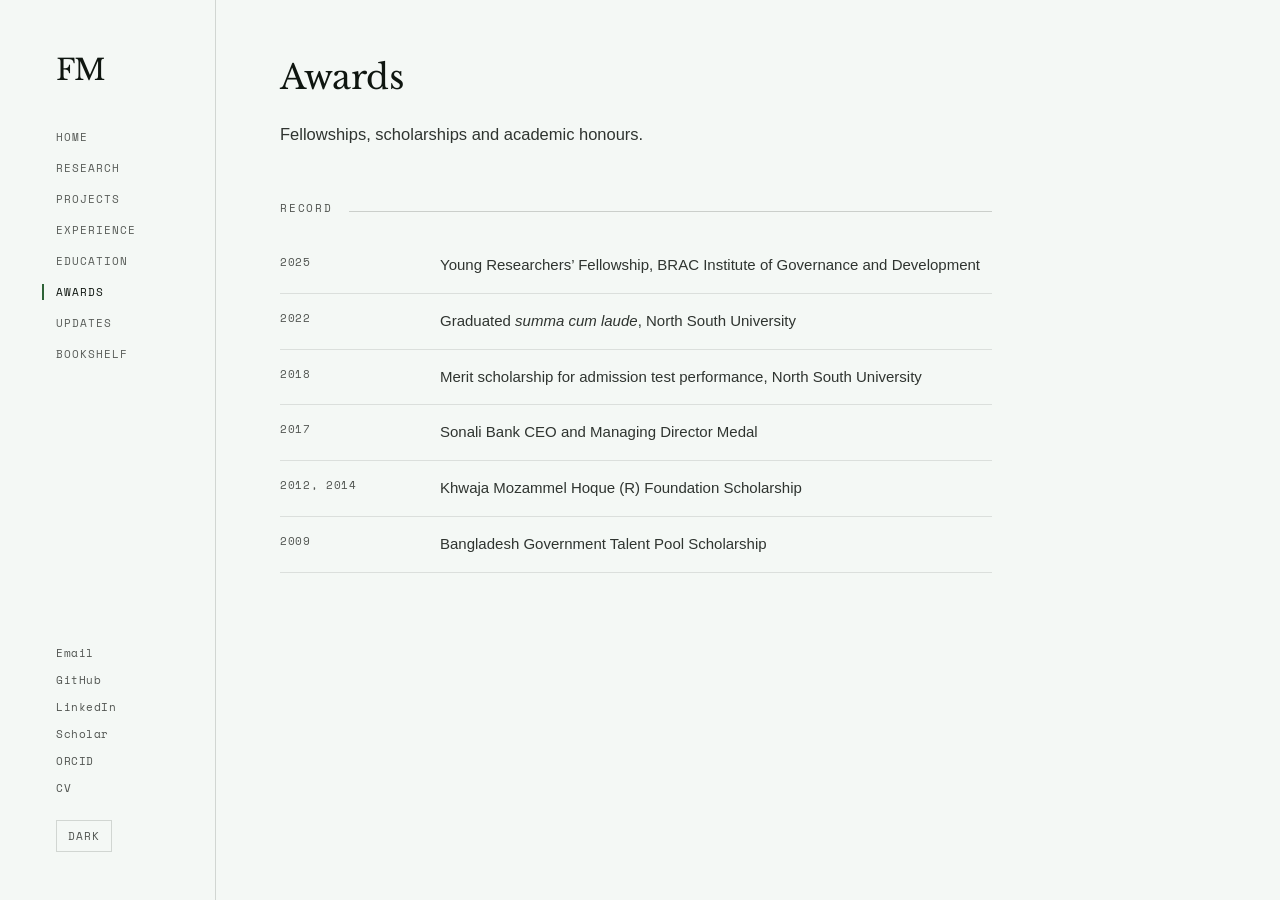
==== awards.html @ ed52dcad "Personal site" ====
<!DOCTYPE html>
<html lang="en">
<head>
<meta charset="utf-8">
<meta name="viewport" content="width=device-width, initial-scale=1">
<title>Awards &middot; Md Farabi Mahbub</title>
<meta name="description" content="Fellowships, scholarships and academic honours, including the Young Researchers' Fellowship at BIGD and graduating summa cum laude from North South University.">
<link rel="icon" href="assets/favicon.svg" type="image/svg+xml">
<link rel="preconnect" href="https://fonts.googleapis.com">
<link rel="preconnect" href="https://fonts.gstatic.com" crossorigin>
<link href="https://fonts.googleapis.com/css2?family=Libre+Baskerville:ital,wght@0,400;0,700;1,400&family=Space+Mono:wght@400&display=swap" rel="stylesheet">
<link rel="stylesheet" href="assets/style.css?v=5">
<link rel="canonical" href="https://farabimahbub.github.io/awards.html">
<meta property="og:url" content="https://farabimahbub.github.io/awards.html">
<meta property="og:type" content="website">
<meta property="og:title" content="Awards &middot; Md Farabi Mahbub">
<script>try{if(localStorage.getItem('fm-theme')==='dark')document.documentElement.setAttribute('data-theme','dark')}catch(e){}</script>
<script src="assets/main.js" defer></script>
</head>
<body>
<a class="skip" href="#main">Skip to content</a>
<div class="layout">

  <aside class="sidebar">
    <a class="brand" href="index.html">FM</a>
    <nav class="nav" aria-label="Sections">
      <a href="index.html">Home</a>
      <a href="research.html">Research</a>
      <a href="projects.html">Projects</a>
      <a href="experience.html">Experience</a>
      <a href="education.html">Education</a>
      <a href="awards.html" aria-current="page">Awards</a>
      <a href="updates.html">Updates</a>
      <a href="bookshelf.html">Bookshelf</a>
    </nav>
    <div class="social">
      <a href="mailto:farabimahbub@gmail.com">Email</a>
      <a href="https://github.com/farabimahbub" target="_blank" rel="noopener">GitHub</a>
      <a href="https://www.linkedin.com/in/farabimahbub" target="_blank" rel="noopener">LinkedIn</a>
      <a href="https://scholar.google.com/citations?user=rqI1NVMAAAAJ" target="_blank" rel="noopener">Scholar</a>
      <a href="https://orcid.org/0009-0001-5805-5018" target="_blank" rel="noopener">ORCID</a>
      <a href="assets/cv.pdf">CV</a>
    </div>
    <button class="theme-toggle" id="theme-toggle" type="button">Dark</button>
  </aside>

  <main class="main" id="main">

    <h1 class="page-title">Awards</h1>
    <p class="lede">Fellowships, scholarships and academic honours.</p>

    <div class="section"><h2>Record</h2></div>
    <div class="list">
      <div class="line"><span class="meta">2025</span><span>Young Researchers&rsquo; Fellowship, BRAC Institute of Governance and Development</span></div>
      <div class="line"><span class="meta">2022</span><span>Graduated <em>summa cum laude</em>, North South University</span></div>
      <div class="line"><span class="meta">2018</span><span>Merit scholarship for admission test performance, North South University</span></div>
      <div class="line"><span class="meta">2017</span><span>Sonali Bank CEO and Managing Director Medal</span></div>
      <div class="line"><span class="meta">2012, 2014</span><span>Khwaja Mozammel Hoque (R) Foundation Scholarship</span></div>
      <div class="line"><span class="meta">2009</span><span>Bangladesh Government Talent Pool Scholarship</span></div>
    </div>

  </main>
</div>
</body>
</html>
---- assets/style.css ----
/* ---- tokens ---------------------------------------------------------- */

:root {
  --bg:     oklch(0.976 0.006 150);
  --fg:     oklch(0.25 0.012 150);
  --strong: oklch(0.19 0.014 150);
  --body:   oklch(0.32 0.01 150);
  --dim:    oklch(0.4 0.009 150);
  --mut:    oklch(0.47 0.008 150);
  --label:  oklch(0.44 0.008 150);
  --rule:   oklch(0.9 0.006 150);
  --rule2:  oklch(0.85 0.007 150);
  --edge:   oklch(0.87 0.007 150);
  --hover:  oklch(0.955 0.008 150);
  --acc:    oklch(0.45 0.09 148);
  --acc-h:  oklch(0.34 0.08 148);

  --serif: 'Libre Baskerville', Georgia, serif;
  --mono:  'Space Mono', ui-monospace, SFMono-Regular, Menlo, monospace;
  --sans:  -apple-system, BlinkMacSystemFont, 'Helvetica Neue', Helvetica, Arial, sans-serif;
}

:root[data-theme="dark"] {
  --bg:     oklch(0.155 0 0);
  --fg:     oklch(0.9 0 0);
  --strong: oklch(0.97 0 0);
  --body:   oklch(0.85 0 0);
  --dim:    oklch(0.76 0 0);
  --mut:    oklch(0.66 0 0);
  --label:  oklch(0.64 0 0);
  --rule:   oklch(0.24 0 0);
  --rule2:  oklch(0.28 0 0);
  --edge:   oklch(0.26 0 0);
  --hover:  oklch(0.19 0 0);
  --acc:    oklch(0.79 0.085 78);
  --acc-h:  oklch(0.87 0.065 80);
}

/* ---- base ------------------------------------------------------------ */

* { box-sizing: border-box; }

/* class-based display rules below would otherwise beat the UA hidden rule */
[hidden] { display: none !important; }

html { scroll-behavior: smooth; }

body {
  margin: 0;
  background: var(--bg);
  color: var(--fg);
  font-family: var(--sans);
  -webkit-font-smoothing: antialiased;
}

a { color: var(--acc); text-decoration: none; }
a:hover { color: var(--acc-h); }

:focus-visible { outline: 2px solid var(--acc); outline-offset: 3px; }

.skip {
  position: absolute;
  left: -9999px;
  top: 0;
  background: var(--bg);
  color: var(--strong);
  font-family: var(--mono);
  font-size: 11px;
  letter-spacing: 0.09em;
  text-transform: uppercase;
  padding: 10px 14px;
  border: 1px solid var(--acc);
  z-index: 10;
}
.skip:focus { left: 8px; top: 8px; }

/* ---- layout ---------------------------------------------------------- */

.layout {
  min-height: 100vh;
  display: grid;
  grid-template-columns: 216px minmax(0, 1fr);
}

.sidebar {
  border-right: 1px solid var(--edge);
  padding: 56px 0 48px 56px;
  position: sticky;
  top: 0;
  align-self: start;
  min-height: 100vh;
  display: flex;
  flex-direction: column;
}

.main {
  padding: 56px 64px 96px;
  max-width: 840px;
}
.main--narrow { max-width: 720px; }

/* ---- sidebar --------------------------------------------------------- */

.brand {
  font-family: var(--serif);
  font-size: 29px;
  line-height: 1;
  letter-spacing: -0.02em;
  color: var(--strong);
  margin-bottom: 44px;
  align-self: flex-start;
}
.brand:hover { color: var(--acc); }

.nav {
  display: flex;
  flex-direction: column;
  gap: 15px;
  font-family: var(--mono);
  font-size: 11px;
  letter-spacing: 0.09em;
  text-transform: uppercase;
}
.nav a {
  color: var(--mut);
  border-left: 2px solid transparent;
  padding-left: 12px;
  margin-left: -14px;
}
.nav a:hover { color: var(--strong); }
.nav a[aria-current="page"] {
  color: var(--strong);
  border-left-color: var(--acc);
}

.social {
  margin-top: auto;
  padding-top: 40px;
  display: flex;
  flex-direction: column;
  gap: 11px;
  font-family: var(--mono);
  font-size: 11px;
  letter-spacing: 0.05em;
}
.social a { color: var(--label); }
.social a:hover { color: var(--acc); }

.theme-toggle {
  margin-top: 24px;
  align-self: flex-start;
  background: none;
  border: 1px solid var(--edge);
  color: var(--label);
  font-family: var(--mono);
  font-size: 11px;
  letter-spacing: 0.09em;
  text-transform: uppercase;
  padding: 7px 11px;
  cursor: pointer;
}
.theme-toggle:hover { color: var(--acc); border-color: var(--acc); }

/* ---- page furniture -------------------------------------------------- */

.page-title {
  font-family: var(--serif);
  font-weight: 400;
  font-size: 34px;
  line-height: 1.24;
  letter-spacing: -0.012em;
  margin: 0 0 22px;
  color: var(--strong);
}

.lede {
  font-size: 16.5px;
  line-height: 1.7;
  margin: 0 0 15px;
  max-width: 56ch;
  color: var(--body);
  text-wrap: pretty;
}
.lede--mut { color: var(--mut); margin-bottom: 0; }

.section {
  display: flex;
  align-items: baseline;
  gap: 16px;
  margin: 60px 0 22px;
}
.section:first-of-type { margin-top: 52px; }
.section h2 {
  font-family: var(--mono);
  font-weight: 400;
  font-size: 11px;
  letter-spacing: 0.16em;
  text-transform: uppercase;
  color: var(--label);
  margin: 0;
}
.section::after {
  content: "";
  flex: 1;
  height: 1px;
  background: var(--rule2);
}
.section .count {
  font-family: var(--mono);
  font-size: 11px;
  letter-spacing: 0.06em;
  color: var(--label);
  order: 3;
}

.list { display: flex; flex-direction: column; }

/* ---- entry rows ------------------------------------------------------ */

.row {
  display: grid;
  grid-template-columns: 132px minmax(0, 1fr);
  gap: 28px;
  padding: 20px 0;
  border-bottom: 1px solid var(--rule);
}

.meta {
  font-family: var(--mono);
  font-size: 11px;
  line-height: 1.75;
  letter-spacing: 0.06em;
  color: var(--label);
  display: flex;
  flex-direction: column;
}

.row-head {
  display: flex;
  justify-content: space-between;
  gap: 22px;
  align-items: baseline;
  margin-bottom: 10px;
}

.row-title {
  font-family: var(--serif);
  font-weight: 400;
  font-size: 19px;
  line-height: 1.4;
  margin: 0;
  color: var(--strong);
}

.row p {
  font-size: 15px;
  line-height: 1.75;
  margin: 0;
  max-width: 62ch;
  color: var(--dim);
  text-wrap: pretty;
}

/* institution line, sits between the entry title and its description */
.row p.row-org {
  font-size: 15px;
  line-height: 1.6;
  margin: 0 0 7px;
  color: var(--body);
}

/* expandable abstract on publication entries */
.abstract { margin: 13px 0 0; }
.abstract summary {
  font-family: var(--mono);
  font-size: 11px;
  letter-spacing: 0.09em;
  text-transform: uppercase;
  color: var(--acc);
  cursor: pointer;
  list-style: none;
  display: inline-flex;
  align-items: center;
  gap: 8px;
}
.abstract summary::-webkit-details-marker { display: none; }
.abstract summary:hover { color: var(--acc-h); }
.abstract summary::before {
  content: "";
  width: 0;
  height: 0;
  border-left: 4px solid currentColor;
  border-top: 3.5px solid transparent;
  border-bottom: 3.5px solid transparent;
  transition: transform 0.15s ease;
}
.abstract[open] summary::before { transform: rotate(90deg); }
.row .abstract p {
  font-size: 14.5px;
  line-height: 1.75;
  margin: 11px 0 0;
  max-width: 60ch;
  color: var(--dim);
  border-left: 2px solid var(--rule2);
  padding-left: 15px;
}

.row p.pub-links {
  margin: 14px 0 0;
  display: flex;
  flex-wrap: wrap;
  gap: 10px 20px;
  font-family: var(--mono);
  font-size: 11px;
  letter-spacing: 0.09em;
  text-transform: uppercase;
}
.row p.pub-links a {
  text-decoration: underline;
  text-decoration-thickness: 1px;
  text-underline-offset: 4px;
  text-decoration-color: var(--rule2);
}
.row p.pub-links a:hover { text-decoration-color: currentColor; }

.cite-title {
  font-family: var(--serif);
  font-size: 16px;
  color: var(--strong);
}

/* compact single-line rows: updates, awards */
.line {
  display: grid;
  grid-template-columns: 132px minmax(0, 1fr);
  gap: 28px;
  padding: 15px 0;
  border-bottom: 1px solid var(--rule);
  font-size: 15px;
  line-height: 1.65;
  color: var(--body);
}
.line .meta { display: block; }

.more {
  margin: 22px 0 0;
  font-family: var(--mono);
  font-size: 11px;
  letter-spacing: 0.09em;
  text-transform: uppercase;
}

.note {
  margin: 28px 0 0;
  font-size: 15px;
  line-height: 1.75;
  max-width: 60ch;
  color: var(--mut);
  text-wrap: pretty;
}
.note--wide { font-size: 15.5px; margin-top: 36px; color: var(--dim); }

.tools {
  font-size: 15px;
  line-height: 1.9;
  margin: 0;
  max-width: 62ch;
  color: var(--dim);
}

/* ---- home hero ------------------------------------------------------- */

.hero {
  display: grid;
  grid-template-columns: minmax(0, 1fr) 172px;
  gap: 48px;
  align-items: start;
}

.portrait {
  width: 172px;
  height: 210px;
  object-fit: cover;
  border-radius: 2px;
  display: block;
  background: var(--hover);
  border: 1px solid var(--rule2);
}

/* ---- bookshelf ------------------------------------------------------- */

.book {
  display: grid;
  grid-template-columns: 54px minmax(0, 1fr) auto;
  gap: 22px;
  align-items: center;
  padding: 16px 0;
  border-bottom: 1px solid var(--rule);
  color: inherit;
}
.book:hover { background: var(--hover); color: inherit; }
.book img {
  width: 54px;
  display: block;
  border: 1px solid var(--rule2);
}
.book .title {
  display: block;
  font-family: var(--serif);
  font-size: 16px;
  line-height: 1.35;
  color: var(--strong);
}
.book .author {
  display: block;
  font-size: 14px;
  line-height: 1.5;
  margin-top: 5px;
  color: var(--mut);
}
.book .stars {
  font-family: var(--mono);
  font-size: 12px;
  letter-spacing: 0.06em;
  color: var(--label);
  white-space: nowrap;
}

.status {
  font-family: var(--mono);
  font-size: 11px;
  letter-spacing: 0.09em;
  text-transform: uppercase;
  color: var(--label);
  margin: 24px 0 0;
}

.gr-host {
  position: absolute;
  left: -9999px;
  width: 1px;
  height: 1px;
  overflow: hidden;
}

/* ---- responsive ------------------------------------------------------ */

@media (max-width: 900px) {
  .layout { grid-template-columns: 1fr; }

  .sidebar {
    position: static;
    min-height: 0;
    border-right: none;
    border-bottom: 1px solid var(--edge);
    padding: 26px 24px 22px;
    display: block;
  }

  .brand { display: inline-block; font-size: 24px; margin-bottom: 18px; }

  .nav { flex-direction: row; flex-wrap: wrap; gap: 10px 20px; }
  .nav a {
    border-left: none;
    border-bottom: 2px solid transparent;
    padding: 0 0 3px;
    margin: 0;
  }
  .nav a[aria-current="page"] { border-bottom-color: var(--acc); }

  .social {
    margin-top: 18px;
    padding-top: 0;
    flex-direction: row;
    flex-wrap: wrap;
    gap: 16px;
  }

  .theme-toggle { margin-top: 18px; }

  .main { padding: 40px 24px 72px; }

  .hero { grid-template-columns: minmax(0, 1fr); gap: 28px; }
  .portrait { width: 148px; height: 180px; }
}

@media (max-width: 620px) {
  .page-title { font-size: 28px; }

  .row, .line {
    grid-template-columns: minmax(0, 1fr);
    gap: 9px;
  }
  .meta { flex-direction: row; flex-wrap: wrap; gap: 0 12px; }

  .row-head { flex-direction: column; gap: 5px; align-items: flex-start; }
  .row-title { font-size: 17.5px; }

  .book { grid-template-columns: 44px minmax(0, 1fr); gap: 16px; }
  .book img { width: 44px; }
  .book .stars { grid-column: 2; }
}

@media (prefers-reduced-motion: reduce) {
  html { scroll-behavior: auto; }
  .abstract summary::before { transition: none; }
}

@media print {
  .sidebar, .theme-toggle, .skip { display: none; }
  .layout { display: block; }
  .main { padding: 0; max-width: none; }
}
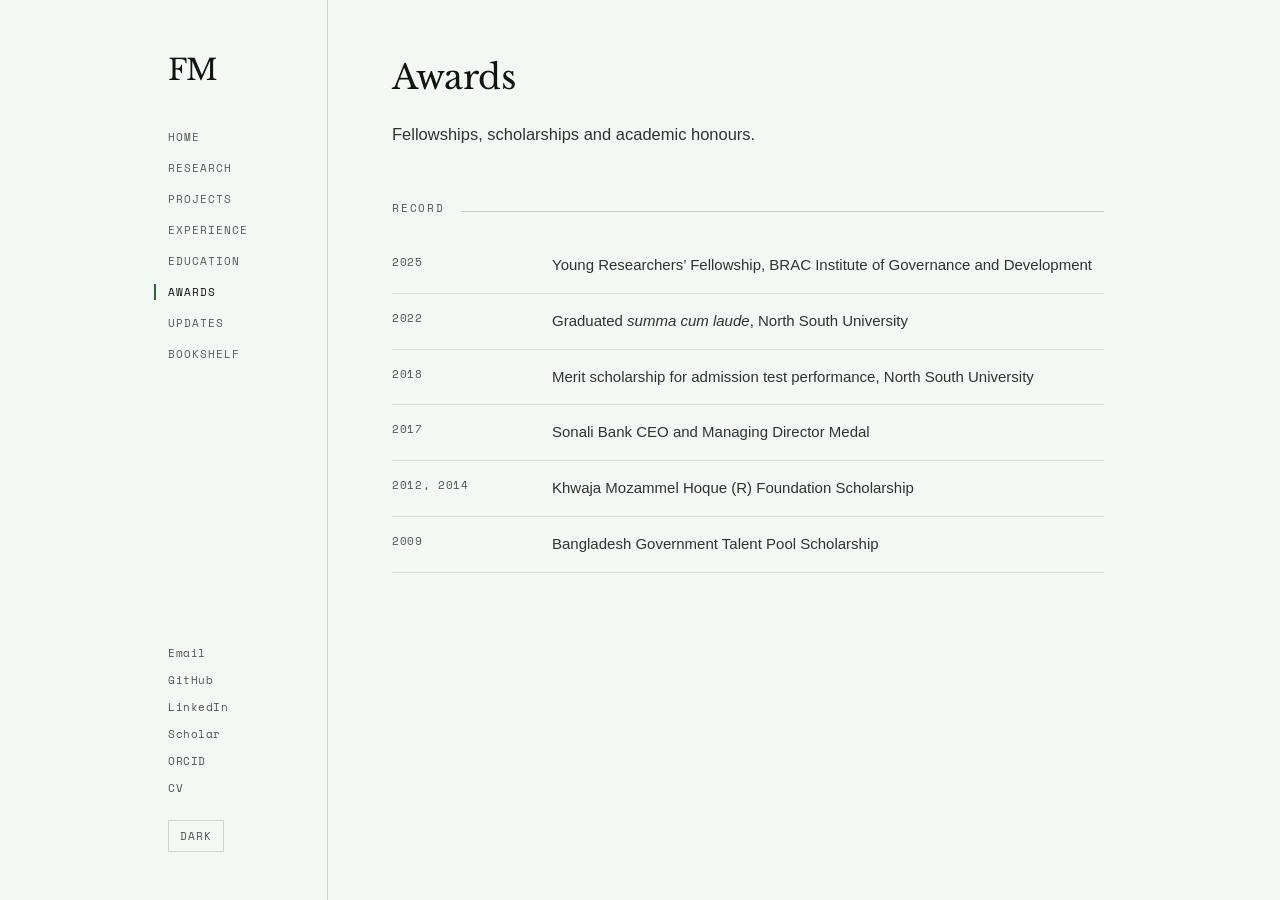
==== commit 0bf5e359: "Centre the layout, credit supervisors, rewrite the context interest Centre sidebar and main as one 1" ====
--- a/awards.html
+++ b/awards.html
@@ -9,7 +9,7 @@
 <link rel="preconnect" href="https://fonts.googleapis.com">
 <link rel="preconnect" href="https://fonts.gstatic.com" crossorigin>
 <link href="https://fonts.googleapis.com/css2?family=Libre+Baskerville:ital,wght@0,400;0,700;1,400&family=Space+Mono:wght@400&display=swap" rel="stylesheet">
-<link rel="stylesheet" href="assets/style.css?v=5">
+<link rel="stylesheet" href="assets/style.css?v=8">
 <link rel="canonical" href="https://farabimahbub.github.io/awards.html">
 <meta property="og:url" content="https://farabimahbub.github.io/awards.html">
 <meta property="og:type" content="website">
--- a/assets/style.css
+++ b/assets/style.css
@@ -80,6 +80,10 @@
   min-height: 100vh;
   display: grid;
   grid-template-columns: 216px minmax(0, 1fr);
+  /* 216 sidebar + 840 main. Centring the pair keeps the rail beside the
+     text on a wide screen instead of stranding it at the window edge. */
+  max-width: 1056px;
+  margin: 0 auto;
 }
 
 .sidebar {
@@ -305,6 +309,14 @@
   padding-left: 15px;
 }
 
+.row p.pub-note {
+  font-size: 14.5px;
+  line-height: 1.7;
+  margin: 9px 0 0;
+  max-width: 62ch;
+  color: var(--mut);
+}
+
 .row p.pub-links {
   margin: 14px 0 0;
   display: flex;
@@ -380,6 +392,9 @@
 .portrait {
   width: 172px;
   height: 210px;
+  /* the text column runs about 330px, the portrait 210px. this closes
+     roughly half the gap without pretending the two are centred. */
+  margin-top: 30px;
   object-fit: cover;
   border-radius: 2px;
   display: block;
@@ -481,7 +496,7 @@
   .main { padding: 40px 24px 72px; }
 
   .hero { grid-template-columns: minmax(0, 1fr); gap: 28px; }
-  .portrait { width: 148px; height: 180px; }
+  .portrait { width: 148px; height: 180px; margin-top: 0; }
 }
 
 @media (max-width: 620px) {
